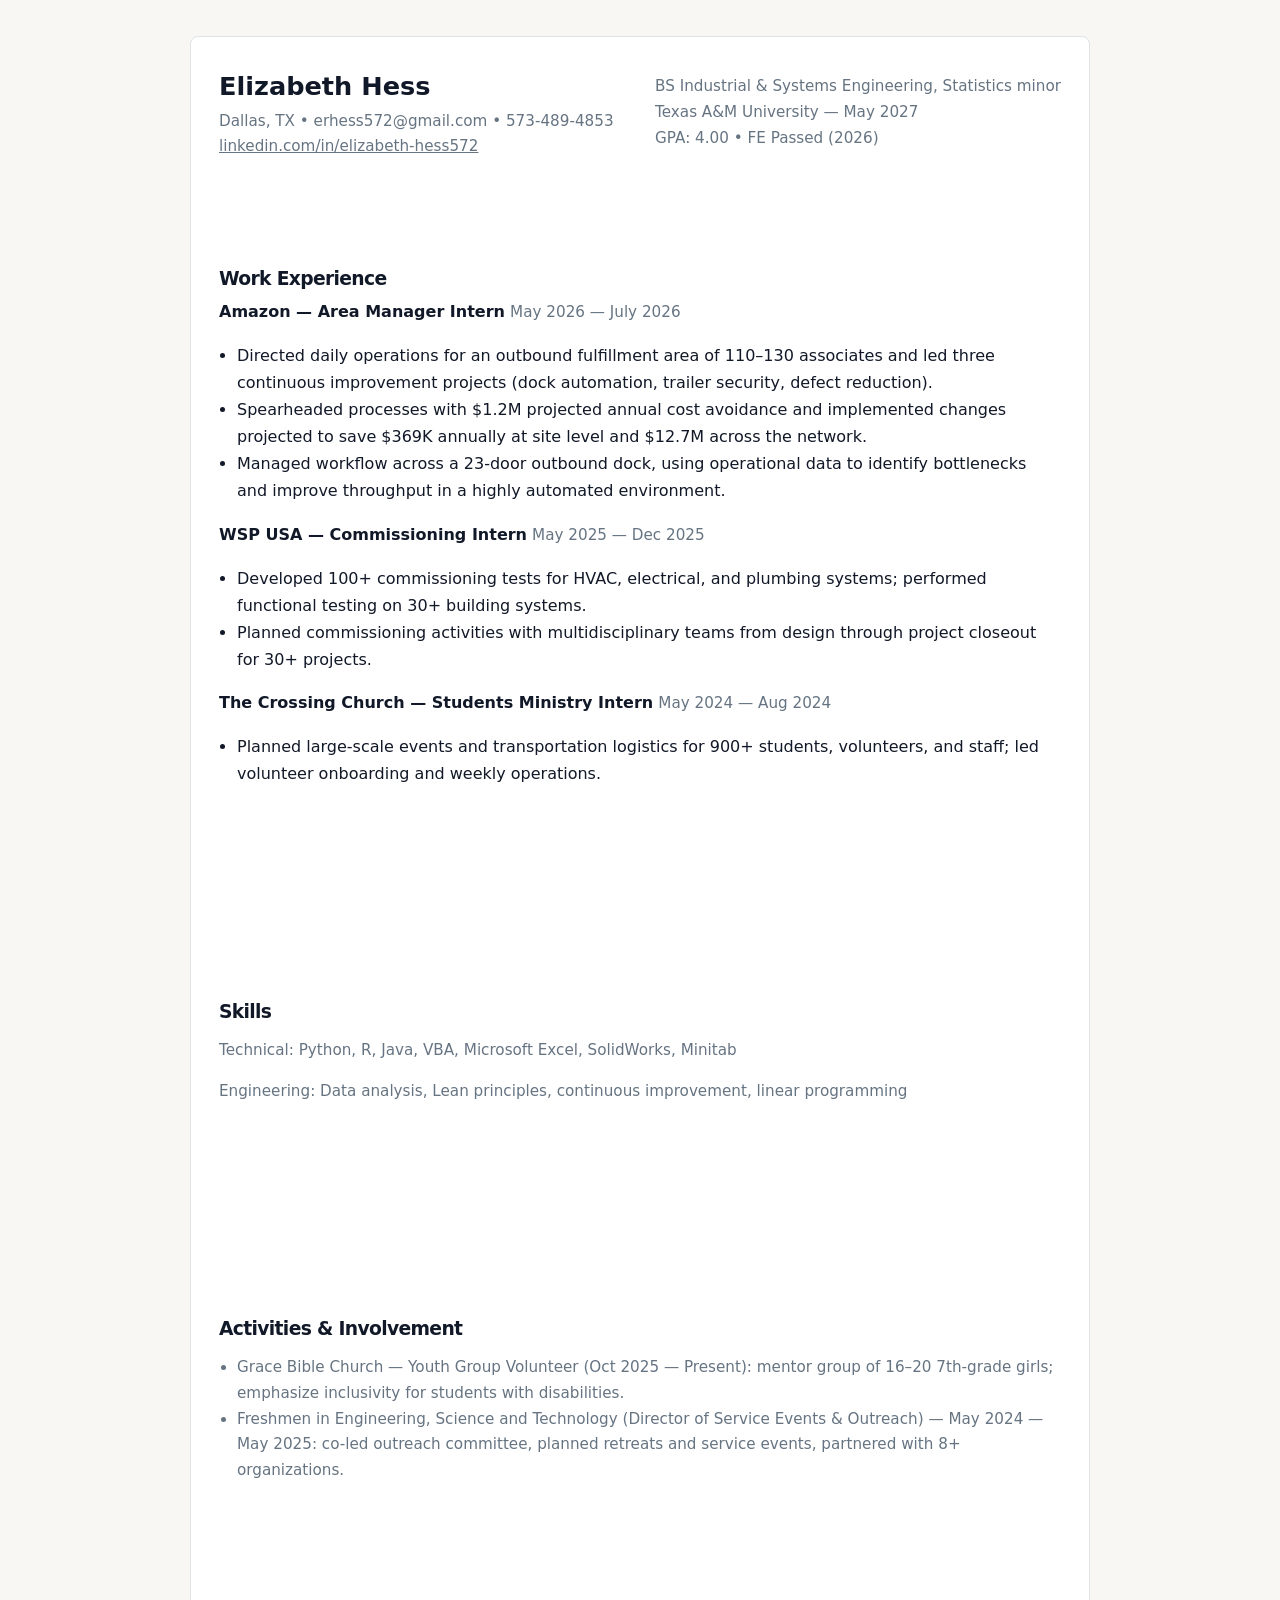
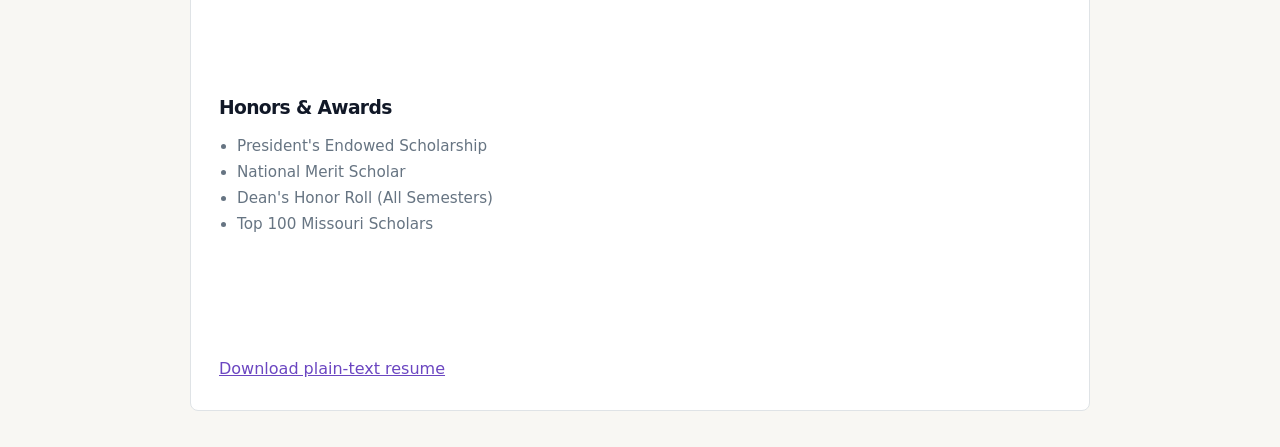
==== resume.html @ 3a1e4bbf "Add formatted resume.html" ====
<!doctype html>
<html lang="en">
<head>
  <meta charset="utf-8">
  <meta name="viewport" content="width=device-width,initial-scale=1">
  <title>Resume — Elizabeth Hess</title>
  <link rel="stylesheet" href="style.css">
  <style>
    /* Simple resume styles to keep formatting self-contained */
    .resume-container{max-width:900px;margin:36px auto;padding:28px;background:white;border:1px solid var(--line);border-radius:8px}
    .resume-header{display:flex;justify-content:space-between;align-items:center;gap:16px}
    .resume-name{font-size:1.6rem;font-weight:800}
    .resume-contact{color:var(--muted);font-size:0.95rem}
    .section{margin-top:18px}
    .section h3{margin:0 0 8px}
    ul.plain{padding-left:18px}
    .small{color:var(--muted);font-size:0.95rem}
    a.download{display:inline-block;margin-top:12px;color:var(--accent)}
  </style>
</head>
<body>
  <div class="container">
    <div class="resume-container">
      <div class="resume-header">
        <div>
          <div class="resume-name">Elizabeth Hess</div>
          <div class="resume-contact">Dallas, TX • erhess572@gmail.com • 573-489-4853</div>
          <div class="resume-contact"><a href="https://www.linkedin.com/in/elizabeth-hess572" target="_blank" rel="noopener noreferrer">linkedin.com/in/elizabeth-hess572</a></div>
        </div>
        <div class="small">BS Industrial &amp; Systems Engineering, Statistics minor<br>Texas A&amp;M University — May 2027<br>GPA: 4.00 • FE Passed (2026)</div>
      </div>

      <div class="section">
        <h3>Work Experience</h3>
        <div>
          <strong>Amazon — Area Manager Intern</strong> <span class="small">May 2026 — July 2026</span>
          <ul class="plain">
            <li>Directed daily operations for an outbound fulfillment area of 110–130 associates and led three continuous improvement projects (dock automation, trailer security, defect reduction).</li>
            <li>Spearheaded processes with $1.2M projected annual cost avoidance and implemented changes projected to save $369K annually at site level and $12.7M across the network.</li>
            <li>Managed workflow across a 23-door outbound dock, using operational data to identify bottlenecks and improve throughput in a highly automated environment.</li>
          </ul>
        </div>

        <div style="margin-top:10px">
          <strong>WSP USA — Commissioning Intern</strong> <span class="small">May 2025 — Dec 2025</span>
          <ul class="plain">
            <li>Developed 100+ commissioning tests for HVAC, electrical, and plumbing systems; performed functional testing on 30+ building systems.</li>
            <li>Planned commissioning activities with multidisciplinary teams from design through project closeout for 30+ projects.</li>
          </ul>
        </div>

        <div style="margin-top:10px">
          <strong>The Crossing Church — Students Ministry Intern</strong> <span class="small">May 2024 — Aug 2024</span>
          <ul class="plain">
            <li>Planned large-scale events and transportation logistics for 900+ students, volunteers, and staff; led volunteer onboarding and weekly operations.</li>
          </ul>
        </div>
      </div>

      <div class="section">
        <h3>Skills</h3>
        <p class="small">Technical: Python, R, Java, VBA, Microsoft Excel, SolidWorks, Minitab</p>
        <p class="small">Engineering: Data analysis, Lean principles, continuous improvement, linear programming</p>
      </div>

      <div class="section">
        <h3>Activities &amp; Involvement</h3>
        <ul class="plain small">
          <li>Grace Bible Church — Youth Group Volunteer (Oct 2025 — Present): mentor group of 16–20 7th-grade girls; emphasize inclusivity for students with disabilities.</li>
          <li>Freshmen in Engineering, Science and Technology (Director of Service Events & Outreach) — May 2024 — May 2025: co-led outreach committee, planned retreats and service events, partnered with 8+ organizations.</li>
        </ul>
      </div>

      <div class="section">
        <h3>Honors &amp; Awards</h3>
        <ul class="plain small">
          <li>President's Endowed Scholarship</li>
          <li>National Merit Scholar</li>
          <li>Dean's Honor Roll (All Semesters)</li>
          <li>Top 100 Missouri Scholars</li>
        </ul>
      </div>

      <a class="download" href="resume.txt" download>Download plain-text resume</a>
    </div>
  </div>
</body>
</html>
---- style.css ----
* {
  box-sizing: border-box;
}

:root {
  --ink: #111827;
  --muted: #667482;
  --paper: #f8f7f3;
  --white: #ffffff;
  --line: #dfe3e6;
  --accent: #6b46c1;         /* purple */
  --accent-light: #efeaff;   /* very light purple */
  --max: 1080px;
}

html {
  scroll-behavior: smooth;
}

/* transitions & accessible focus */
* { transition: background-color .18s ease, color .18s ease, transform .12s ease; }
:focus { outline: none; }
:focus-visible { outline: 3px solid rgba(107,70,193,0.14); outline-offset: 3px; }

body {
  margin: 0;
  font-family: Inter, ui-sans-serif, system-ui, -apple-system, BlinkMacSystemFont, "Segoe UI", sans-serif;
  color: var(--ink);
  background: var(--paper);
  line-height: 1.7;
}

a {
  color: inherit;
}

.container {
  width: min(var(--max), calc(100% - 40px));
  margin: 0 auto;
}

.site-header {
  position: sticky;
  top: 0;
  z-index: 10;
  background: rgba(248, 247, 243, 0.94);
  backdrop-filter: blur(12px);
  border-bottom: 1px solid var(--line);
}

.nav {
  min-height: 68px;
  display: flex;
  align-items: center;
  justify-content: space-between;
  gap: 24px;
}

.brand {
  font-weight: 750;
  text-decoration: none;
  letter-spacing: -0.02em;
  color: var(--accent);
}

.nav-links {
  display: flex;
  gap: 22px;
  flex-wrap: wrap;
}

.nav-links a,
.text-link {
  text-decoration: none;
  color: var(--muted);
  font-size: 0.92rem;
}

.nav-links a:hover,
.text-link:hover {
  color: var(--ink);
}

.hero {
  padding: 110px 0 85px;
  background: linear-gradient(180deg, rgba(107,70,193,0.03), transparent 40%);
}

.eyebrow {
  margin: 0 0 14px;
  color: var(--accent);
  text-transform: uppercase;
  letter-spacing: 0.13em;
  font-size: 0.74rem;
  font-weight: 800;
}

h1, h2, h3 {
  line-height: 1.15;
  letter-spacing: -0.035em;
}

h1 {
  font-size: clamp(3.6rem, 9vw, 7.2rem);
  margin: 0;
  font-weight: 800;
}

.hero h2 {
  font-size: clamp(1.25rem, 2.5vw, 1.8rem);
  font-weight: 500;
  color: var(--muted);
  margin: 12px 0 24px;
}

.hero-text {
  max-width: 720px;
  font-size: 1.18rem;
  color: #44515d;
}

.hero-actions,
.contact-links {
  display: flex;
  align-items: center;
  gap: 22px;
  margin-top: 30px;
}

.button {
  display: inline-block;
  padding: 12px 18px;
  background: linear-gradient(135deg, var(--accent), #8b5cf6 85%);
  color: var(--white);
  border-radius: 8px;
  text-decoration: none;
  font-weight: 700;
  box-shadow: 0 8px 24px rgba(107,70,193,0.10);
  border: 1px solid rgba(107,70,193,0.08);
}

.button:hover {
  transform: translateY(-4px);
  box-shadow: 0 14px 40px rgba(107,70,193,0.12);
}

.hero-stats {
  display: flex;
  gap: 55px;
  margin-top: 65px;
  padding-top: 28px;
  border-top: 1px solid var(--line);
}

.hero-stats div {
  display: flex;
  flex-direction: column;
}

.hero-stats strong {
  font-size: 1.35rem;
}

.hero-stats span {
  color: var(--muted);
  font-size: 0.82rem;
}

.section {
  padding: 90px 0;
}

.section.alt {
  background: #efede8;
}

.section h2,
.contact-section h2 {
  max-width: 700px;
  font-size: clamp(2rem, 4vw, 3.2rem);
  margin: 0 0 28px;
}

.two-column {
  display: grid;
  grid-template-columns: 0.9fr 1.1fr;
  gap: 80px;
}

.two-column p {
  color: #4d5964;
}

.cards {
  display: grid;
  gap: 20px;
  margin-top: 45px;
}

.cards.three {
  grid-template-columns: repeat(3, 1fr);
}

.cards.two {
  grid-template-columns: repeat(2, 1fr);
}

.card,
.project-card {
  background: var(--white);
  border: 1px solid var(--line);
  border-radius: 10px;
  padding: 30px;
  transition: transform .18s ease, box-shadow .18s ease;
}

.card-number {
  color: var(--accent);
  font-weight: 800;
  font-size: 0.82rem;
}

.card h3,
.project-card h3 {
  font-size: 1.35rem;
  margin: 12px 0;
}

.card p,
.project-card p {
  color: var(--muted);
  margin-bottom: 0;
}

.card:hover, .project-card:hover {
  transform: translateY(-6px);
  box-shadow: 0 10px 30px rgba(19,20,24,0.06);
}

.section-intro {
  max-width: 720px;
  color: var(--muted);
  font-size: 1.05rem;
}

.timeline-item {
  display: grid;
  grid-template-columns: 150px 1fr;
  gap: 45px;
  padding: 45px 0;
  border-top: 1px solid var(--line);
}

.timeline-item h3 {
  margin: 0 0 15px;
  font-size: 1.55rem;
}

.timeline-item p {
  max-width: 760px;
  color: #4d5964;
}

.timeline-date {
  color: var(--accent);
  font-size: 0.84rem;
  font-weight: 750;
  padding-top: 5px;
}

.impact-grid {
  display: grid;
  grid-template-columns: repeat(4, 1fr);
  gap: 1px;
  margin: 28px 0;
  background: var(--line);
  border: 1px solid var(--line);
}

.impact-grid div {
  background: var(--white);
  padding: 20px;
}

.impact-grid strong,
.impact-grid span {
  display: block;
}

.impact-grid strong {
  font-size: 1.3rem;
}

.impact-grid span {
  color: var(--muted);
  font-size: 0.78rem;
  line-height: 1.35;
  margin-top: 5px;
}

.reflection {
  border-left: 3px solid var(--accent);
  padding-left: 18px;
  font-size: 0.96rem;
}

.project-card {
  min-height: 260px;
}

.project-tag {
  color: var(--accent);
  text-transform: uppercase;
  font-size: 0.72rem;
  font-weight: 800;
  letter-spacing: 0.1em;
}

.project-question {
  margin-top: 22px;
  padding-top: 18px;
  border-top: 1px solid var(--line);
  font-size: 0.92rem;
}

.skill-list {
  padding-left: 20px;
  color: #4d5964;
}

.community {
  display: grid;
  grid-template-columns: 0.8fr 1.2fr;
  gap: 80px;
}

.contact-section {
  padding: 105px 0;
  background: var(--ink);
  color: white;
}

.contact-section .eyebrow {
  color: #d8bba5;
}

.contact-section h2 {
  color: white;
}

.contact-section p {
  max-width: 700px;
  color: #cbd2d8;
}

.contact-section .button {
  background: white;
  color: var(--ink);
}

.contact-section .text-link {
  color: #dce2e6;
}

footer {
  background: var(--ink);
  color: #aeb8c0;
  border-top: 1px solid #39444e;
}

.footer-inner {
  min-height: 70px;
  display: flex;
  justify-content: space-between;
  align-items: center;
  gap: 20px;
  font-size: 0.78rem;
}

@media (max-width: 820px) {
  .nav {
    align-items: flex-start;
    padding: 15px 0;
    flex-direction: column;
  }

  .nav-links {
    gap: 12px;
  }

  .two-column,
  .community,
  .cards.three,
  .cards.two {
    grid-template-columns: 1fr;
    gap: 30px;
  }

  .hero {
    padding-top: 75px;
  }

  .hero-stats {
    gap: 28px;
    flex-wrap: wrap;
  }

  .timeline-item {
    grid-template-columns: 1fr;
    gap: 8px;
  }

  .impact-grid {
    grid-template-columns: repeat(2, 1fr);
  }

  .footer-inner {
    padding: 18px 0;
    flex-direction: column;
    align-items: flex-start;
  }
}

@media (max-width: 480px) {
  .container {
    width: min(var(--max), calc(100% - 28px));
  }

  .hero-stats {
    display: grid;
    grid-template-columns: repeat(2, 1fr);
  }

  .impact-grid {
    grid-template-columns: 1fr;
  }
}
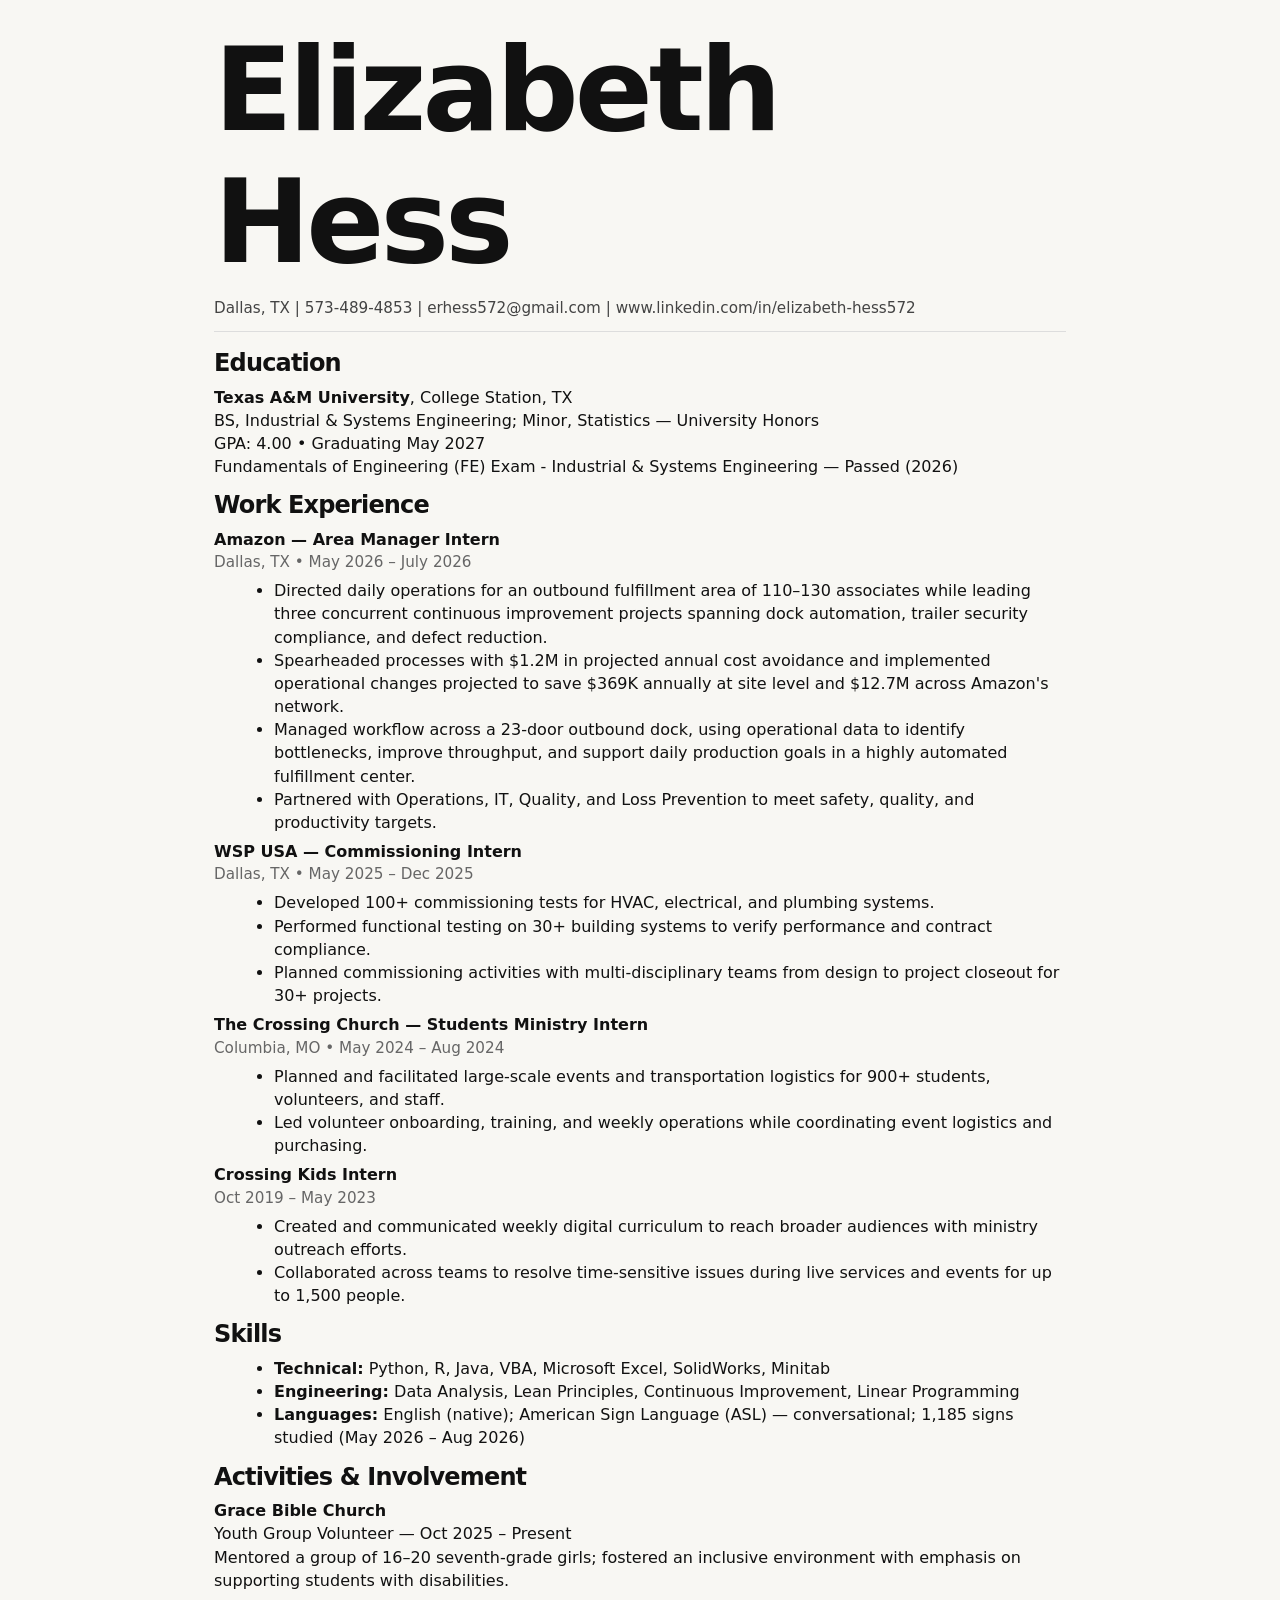
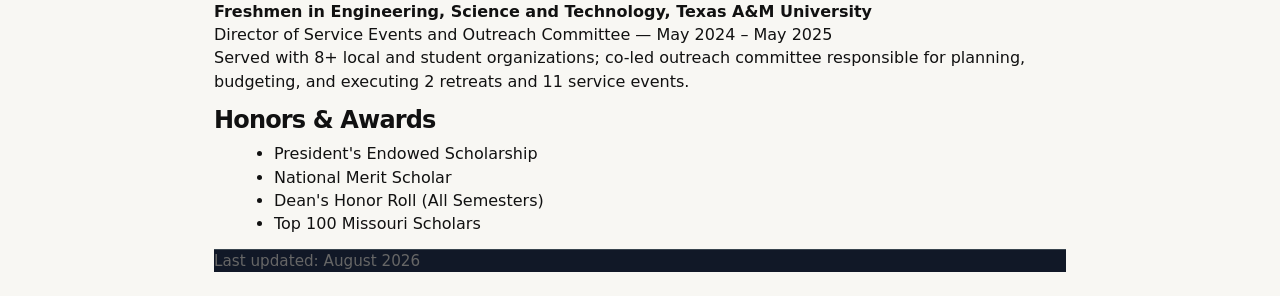
==== commit 235cbb35: "Update resume (Aug 2026): add ASL entry, formatting, preserve Amazon savings" ====
--- a/resume.html
+++ b/resume.html
@@ -1,88 +1,113 @@
 <!doctype html>
 <html lang="en">
 <head>
-  <meta charset="utf-8">
-  <meta name="viewport" content="width=device-width,initial-scale=1">
-  <title>Resume — Elizabeth Hess</title>
+  <meta charset="utf-8" />
+  <meta name="viewport" content="width=device-width,initial-scale=1" />
+  <title>Elizabeth Hess — Resume (Aug 2026)</title>
   <link rel="stylesheet" href="style.css">
   <style>
-    /* Simple resume styles to keep formatting self-contained */
-    .resume-container{max-width:900px;margin:36px auto;padding:28px;background:white;border:1px solid var(--line);border-radius:8px}
-    .resume-header{display:flex;justify-content:space-between;align-items:center;gap:16px}
-    .resume-name{font-size:1.6rem;font-weight:800}
-    .resume-contact{color:var(--muted);font-size:0.95rem}
-    .section{margin-top:18px}
-    .section h3{margin:0 0 8px}
-    ul.plain{padding-left:18px}
-    .small{color:var(--muted);font-size:0.95rem}
-    a.download{display:inline-block;margin-top:12px;color:var(--accent)}
+    body{font-family:system-ui,-apple-system,Segoe UI,Roboto,'Helvetica Neue',Arial;line-height:1.45;color:#111;padding:24px;max-width:900px;margin:auto}
+    h1,h2{margin:0 0 8px 0}
+    header{border-bottom:1px solid #ddd;padding-bottom:12px;margin-bottom:18px}
+    .meta{color:#444;font-size:0.95rem}
+    section{margin-bottom:14px}
+    ul{margin:6px 0 6px 20px}
+    .job-title{font-weight:600}
+    .muted{color:#666;font-size:0.95rem}
   </style>
 </head>
 <body>
-  <div class="container">
-    <div class="resume-container">
-      <div class="resume-header">
-        <div>
-          <div class="resume-name">Elizabeth Hess</div>
-          <div class="resume-contact">Dallas, TX • erhess572@gmail.com • 573-489-4853</div>
-          <div class="resume-contact"><a href="https://www.linkedin.com/in/elizabeth-hess572" target="_blank" rel="noopener noreferrer">linkedin.com/in/elizabeth-hess572</a></div>
-        </div>
-        <div class="small">BS Industrial &amp; Systems Engineering, Statistics minor<br>Texas A&amp;M University — May 2027<br>GPA: 4.00 • FE Passed (2026)</div>
-      </div>
+  <header>
+    <h1>Elizabeth Hess</h1>
+    <div class="meta">Dallas, TX | 573-489-4853 | erhess572@gmail.com | www.linkedin.com/in/elizabeth-hess572</div>
+  </header>
 
-      <div class="section">
-        <h3>Work Experience</h3>
-        <div>
-          <strong>Amazon — Area Manager Intern</strong> <span class="small">May 2026 — July 2026</span>
-          <ul class="plain">
-            <li>Directed daily operations for an outbound fulfillment area of 110–130 associates and led three continuous improvement projects (dock automation, trailer security, defect reduction).</li>
-            <li>Spearheaded processes with $1.2M projected annual cost avoidance and implemented changes projected to save $369K annually at site level and $12.7M across the network.</li>
-            <li>Managed workflow across a 23-door outbound dock, using operational data to identify bottlenecks and improve throughput in a highly automated environment.</li>
-          </ul>
-        </div>
+  <section>
+    <h2>Education</h2>
+    <div>
+      <strong>Texas A&amp;M University</strong>, College Station, TX<br />
+      BS, Industrial &amp; Systems Engineering; Minor, Statistics — University Honors<br />
+      GPA: 4.00 • Graduating May 2027<br />
+      Fundamentals of Engineering (FE) Exam - Industrial &amp; Systems Engineering — Passed (2026)
+    </div>
+  </section>
 
-        <div style="margin-top:10px">
-          <strong>WSP USA — Commissioning Intern</strong> <span class="small">May 2025 — Dec 2025</span>
-          <ul class="plain">
-            <li>Developed 100+ commissioning tests for HVAC, electrical, and plumbing systems; performed functional testing on 30+ building systems.</li>
-            <li>Planned commissioning activities with multidisciplinary teams from design through project closeout for 30+ projects.</li>
-          </ul>
-        </div>
+  <section>
+    <h2>Work Experience</h2>
 
-        <div style="margin-top:10px">
-          <strong>The Crossing Church — Students Ministry Intern</strong> <span class="small">May 2024 — Aug 2024</span>
-          <ul class="plain">
-            <li>Planned large-scale events and transportation logistics for 900+ students, volunteers, and staff; led volunteer onboarding and weekly operations.</li>
-          </ul>
-        </div>
-      </div>
+    <div>
+      <div class="job-title">Amazon — Area Manager Intern</div>
+      <div class="muted">Dallas, TX • May 2026 – July 2026</div>
+      <ul>
+        <li>Directed daily operations for an outbound fulfillment area of 110–130 associates while leading three concurrent continuous improvement projects spanning dock automation, trailer security compliance, and defect reduction.</li>
+        <li>Spearheaded processes with $1.2M in projected annual cost avoidance and implemented operational changes projected to save $369K annually at site level and $12.7M across Amazon's network.</li>
+        <li>Managed workflow across a 23-door outbound dock, using operational data to identify bottlenecks, improve throughput, and support daily production goals in a highly automated fulfillment center.</li>
+        <li>Partnered with Operations, IT, Quality, and Loss Prevention to meet safety, quality, and productivity targets.</li>
+      </ul>
+    </div>
 
-      <div class="section">
-        <h3>Skills</h3>
-        <p class="small">Technical: Python, R, Java, VBA, Microsoft Excel, SolidWorks, Minitab</p>
-        <p class="small">Engineering: Data analysis, Lean principles, continuous improvement, linear programming</p>
-      </div>
+    <div>
+      <div class="job-title">WSP USA — Commissioning Intern</div>
+      <div class="muted">Dallas, TX • May 2025 – Dec 2025</div>
+      <ul>
+        <li>Developed 100+ commissioning tests for HVAC, electrical, and plumbing systems.</li>
+        <li>Performed functional testing on 30+ building systems to verify performance and contract compliance.</li>
+        <li>Planned commissioning activities with multi-disciplinary teams from design to project closeout for 30+ projects.</li>
+      </ul>
+    </div>
 
-      <div class="section">
-        <h3>Activities &amp; Involvement</h3>
-        <ul class="plain small">
-          <li>Grace Bible Church — Youth Group Volunteer (Oct 2025 — Present): mentor group of 16–20 7th-grade girls; emphasize inclusivity for students with disabilities.</li>
-          <li>Freshmen in Engineering, Science and Technology (Director of Service Events & Outreach) — May 2024 — May 2025: co-led outreach committee, planned retreats and service events, partnered with 8+ organizations.</li>
-        </ul>
-      </div>
+    <div>
+      <div class="job-title">The Crossing Church — Students Ministry Intern</div>
+      <div class="muted">Columbia, MO • May 2024 – Aug 2024</div>
+      <ul>
+        <li>Planned and facilitated large-scale events and transportation logistics for 900+ students, volunteers, and staff.</li>
+        <li>Led volunteer onboarding, training, and weekly operations while coordinating event logistics and purchasing.</li>
+      </ul>
 
-      <div class="section">
-        <h3>Honors &amp; Awards</h3>
-        <ul class="plain small">
-          <li>President's Endowed Scholarship</li>
-          <li>National Merit Scholar</li>
-          <li>Dean's Honor Roll (All Semesters)</li>
-          <li>Top 100 Missouri Scholars</li>
-        </ul>
-      </div>
+      <div class="job-title">Crossing Kids Intern</div>
+      <div class="muted">Oct 2019 – May 2023</div>
+      <ul>
+        <li>Created and communicated weekly digital curriculum to reach broader audiences with ministry outreach efforts.</li>
+        <li>Collaborated across teams to resolve time-sensitive issues during live services and events for up to 1,500 people.</li>
+      </ul>
+    </div>
+  </section>
 
-      <a class="download" href="resume.txt" download>Download plain-text resume</a>
+  <section>
+    <h2>Skills</h2>
+    <ul>
+      <li><strong>Technical:</strong> Python, R, Java, VBA, Microsoft Excel, SolidWorks, Minitab</li>
+      <li><strong>Engineering:</strong> Data Analysis, Lean Principles, Continuous Improvement, Linear Programming</li>
+      <li><strong>Languages:</strong> English (native); American Sign Language (ASL) — conversational; 1,185 signs studied (May 2026 – Aug 2026)</li>
+    </ul>
+  </section>
+
+  <section>
+    <h2>Activities &amp; Involvement</h2>
+    <div>
+      <strong>Grace Bible Church</strong><br />
+      Youth Group Volunteer — Oct 2025 – Present<br />
+      Mentored a group of 16–20 seventh-grade girls; fostered an inclusive environment with emphasis on supporting students with disabilities.
     </div>
-  </div>
+    <div style="margin-top:8px">
+      <strong>Freshmen in Engineering, Science and Technology, Texas A&amp;M University</strong><br />
+      Director of Service Events and Outreach Committee — May 2024 – May 2025<br />
+      Served with 8+ local and student organizations; co-led outreach committee responsible for planning, budgeting, and executing 2 retreats and 11 service events.
+    </div>
+  </section>
+
+  <section>
+    <h2>Honors &amp; Awards</h2>
+    <ul>
+      <li>President's Endowed Scholarship</li>
+      <li>National Merit Scholar</li>
+      <li>Dean's Honor Roll (All Semesters)</li>
+      <li>Top 100 Missouri Scholars</li>
+    </ul>
+  </section>
+
+  <footer class="muted">
+    Last updated: August 2026
+  </footer>
 </body>
 </html>
